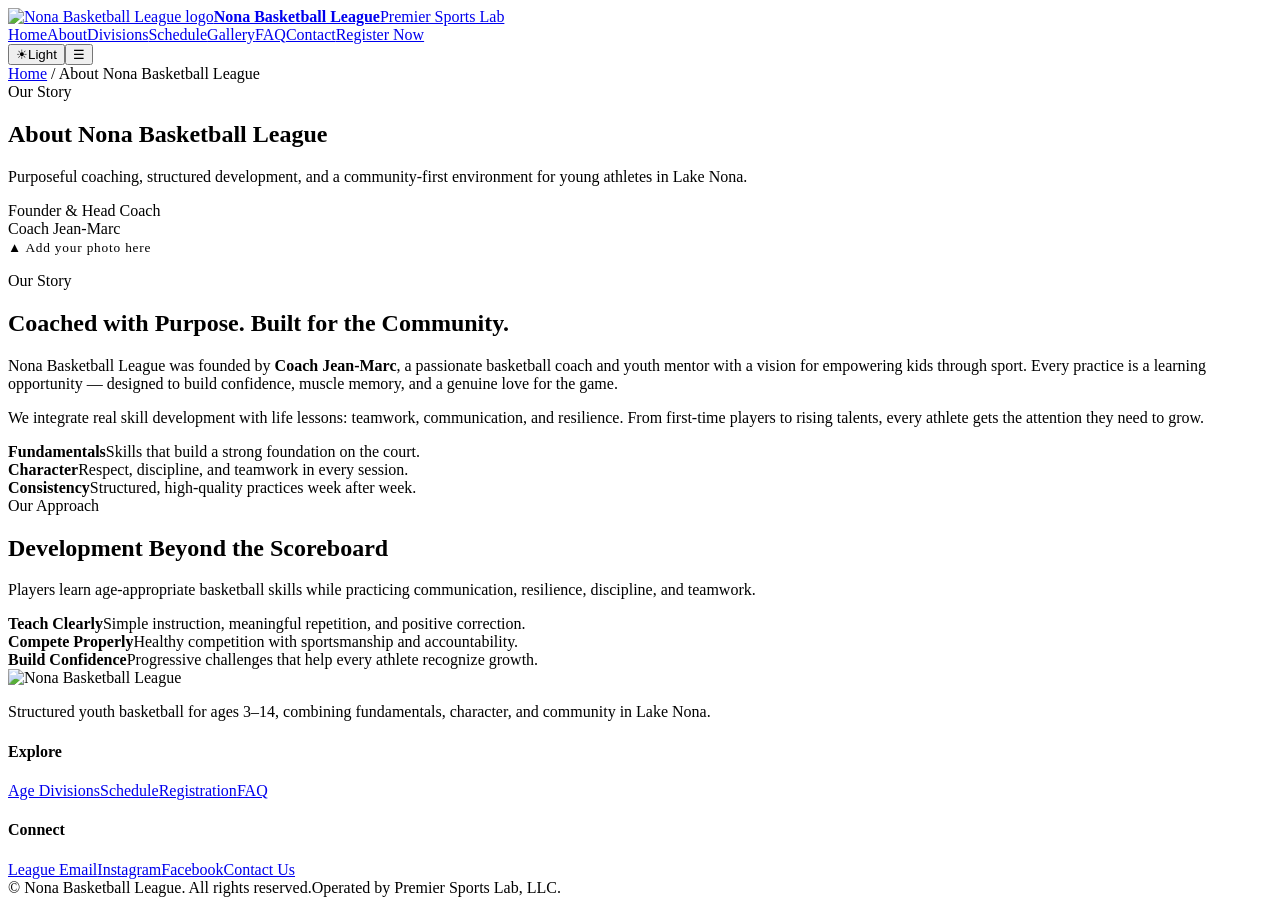
==== about.html @ 22190ec7 "Add files via upload" ====
<!doctype html><html lang="en"><head><meta charset="utf-8"><meta name="viewport" content="width=device-width,initial-scale=1"><title>About | Nona Basketball League</title><meta name="description" content="Learn about Nona Basketball League, Coach Jean-Marc, and the league development philosophy."><link rel="preconnect" href="https://fonts.googleapis.com"><link rel="preconnect" href="https://fonts.gstatic.com" crossorigin><link href="https://fonts.googleapis.com/css2?family=Anton&family=Barlow:wght@400;500;600;700&family=Barlow+Condensed:wght@600;700&display=swap" rel="stylesheet"><link rel="icon" href="assets/images/favicon.svg" type="image/svg+xml"><link rel="stylesheet" href="assets/css/styles.css"></head><body class="theme-dark"><header class="nav"><div class="wrap nav-inner"><a class="brand" href="index.html"><img class="logo-img" src="assets/images/image-1.png" alt="Nona Basketball League logo"><span class="brand-sub"><b>Nona Basketball League</b><span>Premier Sports Lab</span></span></a><nav class="links" id="menu" aria-label="Primary navigation"><a class="" href="index.html">Home</a><a class="active" href="about.html">About</a><a class="" href="divisions.html">Divisions</a><a class="" href="schedule.html">Schedule</a><a class="" href="gallery.html">Gallery</a><a class="" href="faq.html">FAQ</a><a class="" href="contact.html">Contact</a><a class="btn btn-primary nav-cta" data-href="registrationUrl" href="register.html">Register Now</a></nav><div class="nav-right"><button class="theme-toggle" id="themeToggle" type="button" aria-label="Toggle theme"><span id="themeIcon">☀</span><span id="themeLabel">Light</span></button><button class="burger" id="burger" type="button" aria-expanded="false" aria-controls="menu" aria-label="Open menu">☰</button></div></div></header><main><section class="page-hero"><div class="wrap"><div class="breadcrumb"><a href="index.html">Home</a> / About Nona Basketball League</div><div class="eyebrow">Our Story</div><h1>About Nona Basketball League</h1><p>Purposeful coaching, structured development, and a community-first environment for young athletes in Lake Nona.</p></div></section><section id="about">
<div class="wrap about-grid">
<div class="coach-photo">
<span class="badge">Founder &amp; Head Coach</span>
<div class="ph">Coach Jean-Marc<br/><small style="letter-spacing:.06em">▲ Add your photo here</small></div>
</div>
<div class="about-copy">
<p class="eyebrow">Our Story</p>
<h2>Coached with Purpose. Built for the Community.</h2>
<p>Nona Basketball League was founded by <b>Coach Jean-Marc</b>, a passionate basketball coach and youth mentor with a vision for empowering kids through sport. Every practice is a learning opportunity — designed to build confidence, muscle memory, and a genuine love for the game.</p>
<p style="margin-top:14px">We integrate real skill development with life lessons: teamwork, communication, and resilience. From first-time players to rising talents, every athlete gets the attention they need to grow.</p>
<div class="values">
<div class="value o"><b>Fundamentals</b><span>Skills that build a strong foundation on the court.</span></div>
<div class="value g"><b>Character</b><span>Respect, discipline, and teamwork in every session.</span></div>
<div class="value d"><b>Consistency</b><span>Structured, high-quality practices week after week.</span></div>
</div>
</div>
</div>
</section><section class="soft"><div class="wrap"><div class="section-head"><div class="eyebrow">Our Approach</div><h2>Development Beyond the Scoreboard</h2><p>Players learn age-appropriate basketball skills while practicing communication, resilience, discipline, and teamwork.</p></div><div class="values"><div class="value o"><b>Teach Clearly</b><span>Simple instruction, meaningful repetition, and positive correction.</span></div><div class="value g"><b>Compete Properly</b><span>Healthy competition with sportsmanship and accountability.</span></div><div class="value d"><b>Build Confidence</b><span>Progressive challenges that help every athlete recognize growth.</span></div></div></div></section></main><footer><div class="wrap"><div class="foot-grid"><div class="foot-brand"><img src="assets/images/image-1.png" alt="Nona Basketball League" style="height:52px;width:auto"><p>Structured youth basketball for ages 3–14, combining fundamentals, character, and community in Lake Nona.</p></div><div><h4>Explore</h4><a href="divisions.html">Age Divisions</a><a href="schedule.html">Schedule</a><a href="register.html">Registration</a><a href="faq.html">FAQ</a></div><div><h4>Connect</h4><a data-href="email" href="contact.html"><span data-config="email">League Email</span></a><a data-href="instagramUrl" href="#">Instagram</a><a data-href="facebookUrl" href="#">Facebook</a><a href="contact.html">Contact Us</a></div></div><div class="foot-bottom"><span>© <span data-year></span> Nona Basketball League. All rights reserved.</span><span>Operated by <span data-config="legalName">Premier Sports Lab, LLC</span>.</span></div></div></footer><script src="assets/js/config.js"></script><script src="assets/js/site.js"></script></body></html>
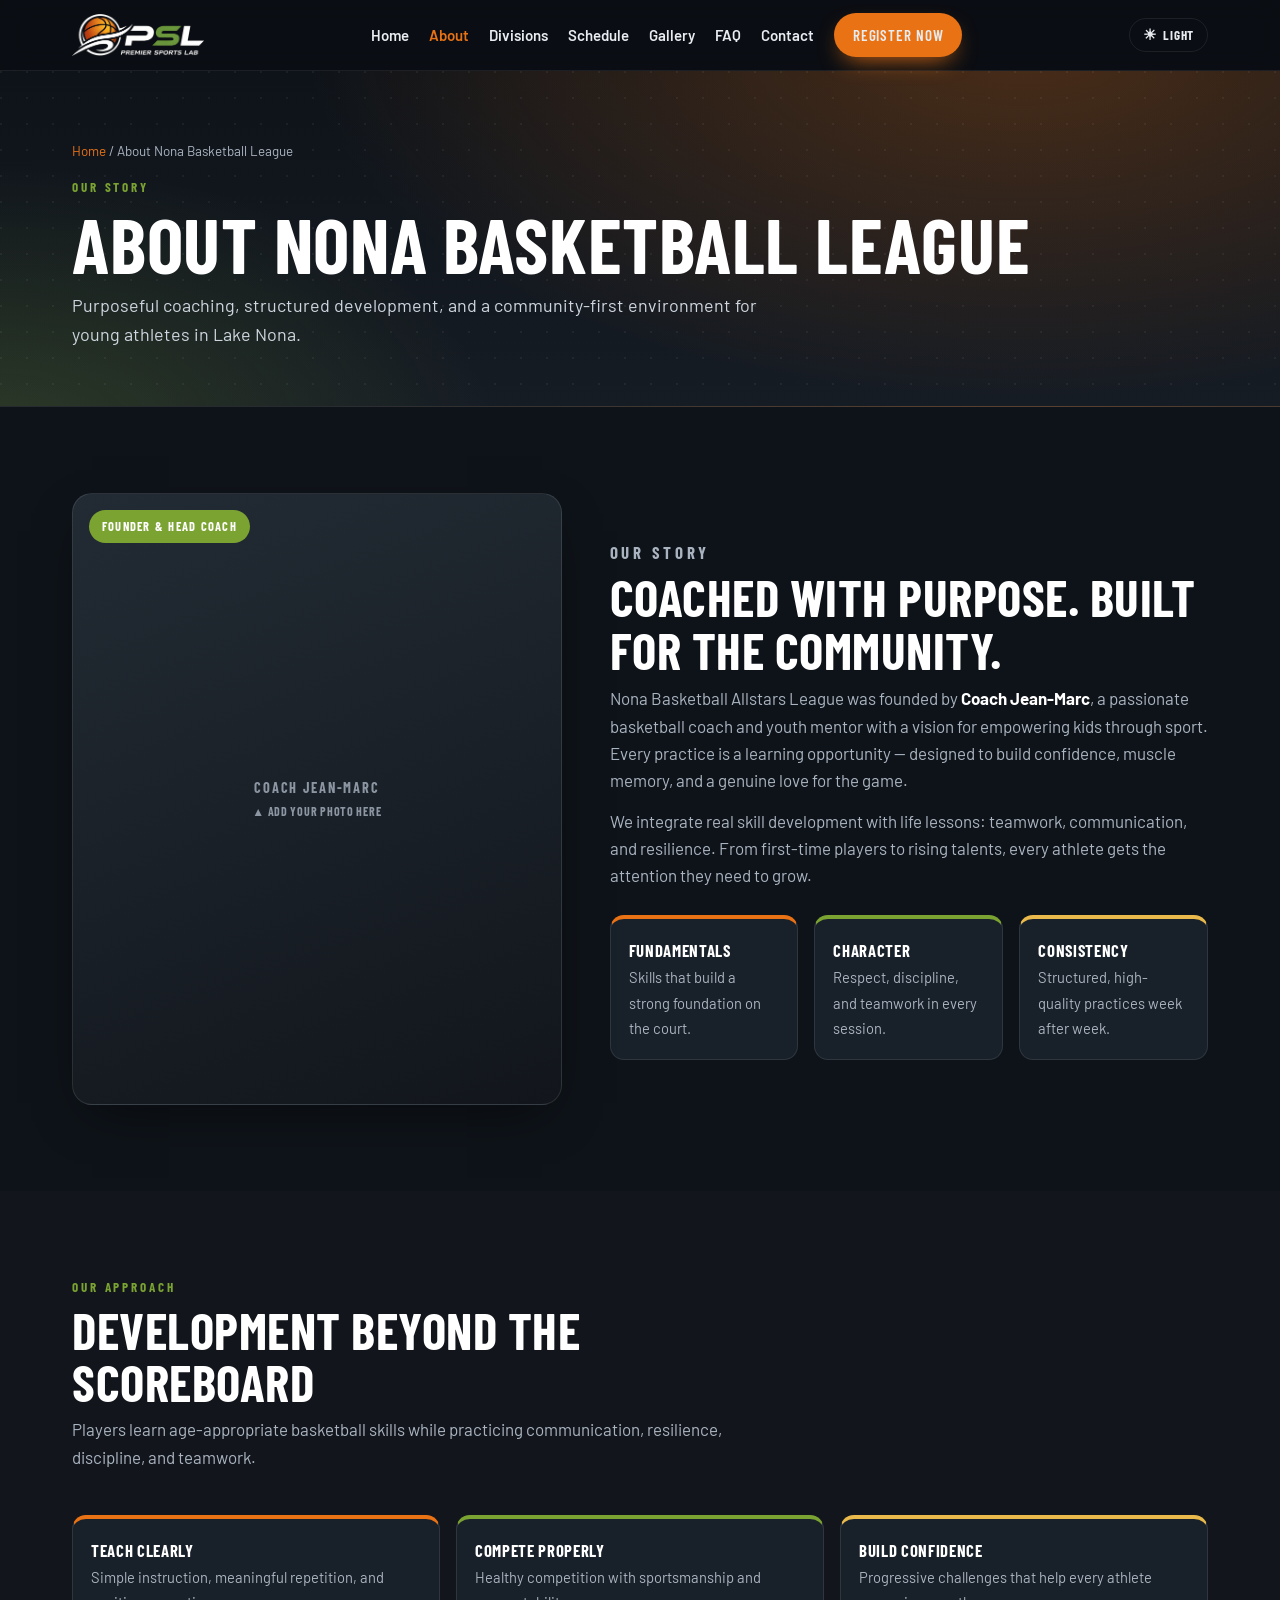
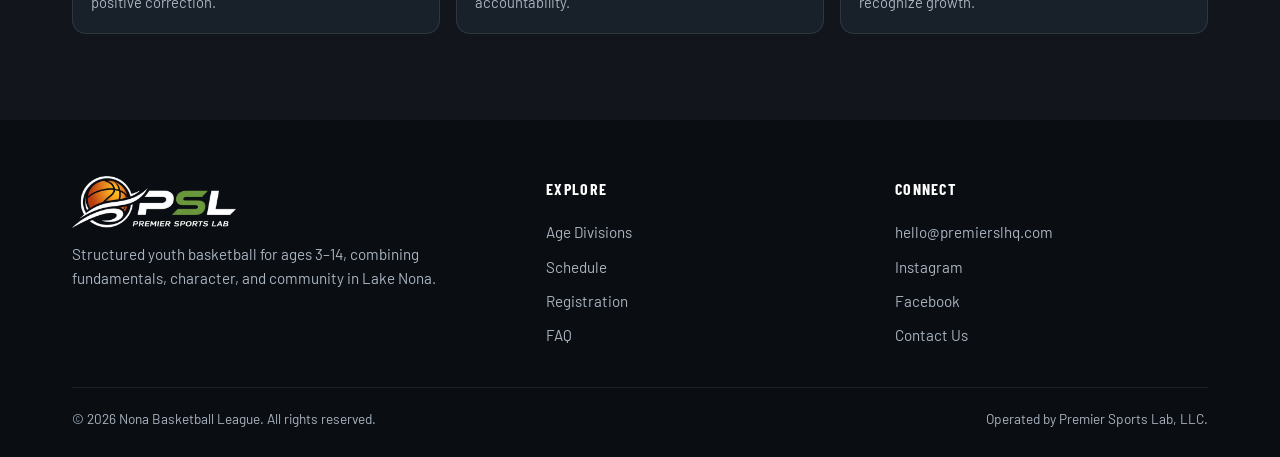
==== commit 2254e7cf: "ADDED FROM PREVIEW" ====
--- a/about.html
+++ b/about.html
@@ -1,19 +1,210 @@
-<!doctype html><html lang="en"><head><meta charset="utf-8"><meta name="viewport" content="width=device-width,initial-scale=1"><title>About | Nona Basketball League</title><meta name="description" content="Learn about Nona Basketball League, Coach Jean-Marc, and the league development philosophy."><link rel="preconnect" href="https://fonts.googleapis.com"><link rel="preconnect" href="https://fonts.gstatic.com" crossorigin><link href="https://fonts.googleapis.com/css2?family=Anton&family=Barlow:wght@400;500;600;700&family=Barlow+Condensed:wght@600;700&display=swap" rel="stylesheet"><link rel="icon" href="assets/images/favicon.svg" type="image/svg+xml"><link rel="stylesheet" href="assets/css/styles.css"></head><body class="theme-dark"><header class="nav"><div class="wrap nav-inner"><a class="brand" href="index.html"><img class="logo-img" src="assets/images/image-1.png" alt="Nona Basketball League logo"><span class="brand-sub"><b>Nona Basketball League</b><span>Premier Sports Lab</span></span></a><nav class="links" id="menu" aria-label="Primary navigation"><a class="" href="index.html">Home</a><a class="active" href="about.html">About</a><a class="" href="divisions.html">Divisions</a><a class="" href="schedule.html">Schedule</a><a class="" href="gallery.html">Gallery</a><a class="" href="faq.html">FAQ</a><a class="" href="contact.html">Contact</a><a class="btn btn-primary nav-cta" data-href="registrationUrl" href="register.html">Register Now</a></nav><div class="nav-right"><button class="theme-toggle" id="themeToggle" type="button" aria-label="Toggle theme"><span id="themeIcon">☀</span><span id="themeLabel">Light</span></button><button class="burger" id="burger" type="button" aria-expanded="false" aria-controls="menu" aria-label="Open menu">☰</button></div></div></header><main><section class="page-hero"><div class="wrap"><div class="breadcrumb"><a href="index.html">Home</a> / About Nona Basketball League</div><div class="eyebrow">Our Story</div><h1>About Nona Basketball League</h1><p>Purposeful coaching, structured development, and a community-first environment for young athletes in Lake Nona.</p></div></section><section id="about">
-<div class="wrap about-grid">
-<div class="coach-photo">
-<span class="badge">Founder &amp; Head Coach</span>
-<div class="ph">Coach Jean-Marc<br/><small style="letter-spacing:.06em">▲ Add your photo here</small></div>
-</div>
-<div class="about-copy">
-<p class="eyebrow">Our Story</p>
-<h2>Coached with Purpose. Built for the Community.</h2>
-<p>Nona Basketball League was founded by <b>Coach Jean-Marc</b>, a passionate basketball coach and youth mentor with a vision for empowering kids through sport. Every practice is a learning opportunity — designed to build confidence, muscle memory, and a genuine love for the game.</p>
-<p style="margin-top:14px">We integrate real skill development with life lessons: teamwork, communication, and resilience. From first-time players to rising talents, every athlete gets the attention they need to grow.</p>
-<div class="values">
-<div class="value o"><b>Fundamentals</b><span>Skills that build a strong foundation on the court.</span></div>
-<div class="value g"><b>Character</b><span>Respect, discipline, and teamwork in every session.</span></div>
-<div class="value d"><b>Consistency</b><span>Structured, high-quality practices week after week.</span></div>
-</div>
-</div>
-</div>
-</section><section class="soft"><div class="wrap"><div class="section-head"><div class="eyebrow">Our Approach</div><h2>Development Beyond the Scoreboard</h2><p>Players learn age-appropriate basketball skills while practicing communication, resilience, discipline, and teamwork.</p></div><div class="values"><div class="value o"><b>Teach Clearly</b><span>Simple instruction, meaningful repetition, and positive correction.</span></div><div class="value g"><b>Compete Properly</b><span>Healthy competition with sportsmanship and accountability.</span></div><div class="value d"><b>Build Confidence</b><span>Progressive challenges that help every athlete recognize growth.</span></div></div></div></section></main><footer><div class="wrap"><div class="foot-grid"><div class="foot-brand"><img src="assets/images/image-1.png" alt="Nona Basketball League" style="height:52px;width:auto"><p>Structured youth basketball for ages 3–14, combining fundamentals, character, and community in Lake Nona.</p></div><div><h4>Explore</h4><a href="divisions.html">Age Divisions</a><a href="schedule.html">Schedule</a><a href="register.html">Registration</a><a href="faq.html">FAQ</a></div><div><h4>Connect</h4><a data-href="email" href="contact.html"><span data-config="email">League Email</span></a><a data-href="instagramUrl" href="#">Instagram</a><a data-href="facebookUrl" href="#">Facebook</a><a href="contact.html">Contact Us</a></div></div><div class="foot-bottom"><span>© <span data-year></span> Nona Basketball League. All rights reserved.</span><span>Operated by <span data-config="legalName">Premier Sports Lab, LLC</span>.</span></div></div></footer><script src="assets/js/config.js"></script><script src="assets/js/site.js"></script></body></html>+<!DOCTYPE html>
+<html lang="en">
+  <head>
+    <meta charset="utf-8" />
+    <meta name="viewport" content="width=device-width,initial-scale=1" />
+    <title>About | Nona Basketball League</title>
+    <meta
+      name="description"
+      content="Learn about Nona Basketball League, Coach Jean-Marc, and the league development philosophy."
+    />
+    <link rel="preconnect" href="https://fonts.googleapis.com" />
+    <link rel="preconnect" href="https://fonts.gstatic.com" crossorigin />
+    <link
+      href="https://fonts.googleapis.com/css2?family=Anton&family=Barlow:wght@400;500;600;700&family=Barlow+Condensed:wght@600;700&display=swap"
+      rel="stylesheet"
+    />
+    <link rel="icon" href="assets/images/favicon.svg" type="image/svg+xml" />
+    <link rel="stylesheet" href="assets/css/styles.css" />
+  </head>
+  <body class="theme-dark">
+    <header class="nav">
+      <div class="wrap nav-inner">
+        <a class="brand" href="index.html"
+          ><img
+            class="logo-img"
+            src="assets/images/image-1.png"
+            alt="Nona Basketball League logo"
+          /><span class="brand-sub"
+            ><b>Nona Basketball League</b><span>Premier Sports Lab</span></span
+          ></a
+        >
+        <nav class="links" id="menu" aria-label="Primary navigation">
+          <a class="" href="index.html">Home</a
+          ><a class="active" href="about.html">About</a
+          ><a class="" href="divisions.html">Divisions</a
+          ><a class="" href="schedule.html">Schedule</a
+          ><a class="" href="gallery.html">Gallery</a
+          ><a class="" href="faq.html">FAQ</a
+          ><a class="" href="contact.html">Contact</a
+          ><a
+            class="btn btn-primary nav-cta"
+            data-href="registrationUrl"
+            href="register.html"
+            >Register Now</a
+          >
+        </nav>
+        <div class="nav-right">
+          <button
+            class="theme-toggle"
+            id="themeToggle"
+            type="button"
+            aria-label="Toggle theme"
+          >
+            <span id="themeIcon">☀</span
+            ><span id="themeLabel">Light</span></button
+          ><button
+            class="burger"
+            id="burger"
+            type="button"
+            aria-expanded="false"
+            aria-controls="menu"
+            aria-label="Open menu"
+          >
+            ☰
+          </button>
+        </div>
+      </div>
+    </header>
+    <main>
+      <section class="page-hero">
+        <div class="wrap">
+          <div class="breadcrumb">
+            <a href="index.html">Home</a> / About Nona Basketball League
+          </div>
+          <div class="eyebrow">Our Story</div>
+          <h1>About Nona Basketball League</h1>
+          <p>
+            Purposeful coaching, structured development, and a community-first
+            environment for young athletes in Lake Nona.
+          </p>
+        </div>
+      </section>
+      <section id="about">
+        <div class="wrap about-grid">
+          <div class="coach-photo">
+            <span class="badge">Founder &amp; Head Coach</span>
+            <div class="ph">
+              Coach Jean-Marc<br /><small style="letter-spacing: 0.06em"
+                >▲ Add your photo here</small
+              >
+            </div>
+          </div>
+          <div class="about-copy">
+            <p class="eyebrow">Our Story</p>
+            <h2>Coached with Purpose. Built for the Community.</h2>
+            <p>
+              Nona Basketball Allstars League was founded by
+              <b>Coach Jean-Marc</b>, a passionate basketball coach and youth
+              mentor with a vision for empowering kids through sport. Every
+              practice is a learning opportunity — designed to build confidence,
+              muscle memory, and a genuine love for the game.
+            </p>
+            <p style="margin-top: 14px">
+              We integrate real skill development with life lessons: teamwork,
+              communication, and resilience. From first-time players to rising
+              talents, every athlete gets the attention they need to grow.
+            </p>
+            <div class="values">
+              <div class="value o">
+                <b>Fundamentals</b
+                ><span
+                  >Skills that build a strong foundation on the court.</span
+                >
+              </div>
+              <div class="value g">
+                <b>Character</b
+                ><span
+                  >Respect, discipline, and teamwork in every session.</span
+                >
+              </div>
+              <div class="value d">
+                <b>Consistency</b
+                ><span
+                  >Structured, high-quality practices week after week.</span
+                >
+              </div>
+            </div>
+          </div>
+        </div>
+      </section>
+      <section class="soft">
+        <div class="wrap">
+          <div class="section-head">
+            <div class="eyebrow">Our Approach</div>
+            <h2>Development Beyond the Scoreboard</h2>
+            <p>
+              Players learn age-appropriate basketball skills while practicing
+              communication, resilience, discipline, and teamwork.
+            </p>
+          </div>
+          <div class="values">
+            <div class="value o">
+              <b>Teach Clearly</b
+              ><span
+                >Simple instruction, meaningful repetition, and positive
+                correction.</span
+              >
+            </div>
+            <div class="value g">
+              <b>Compete Properly</b
+              ><span
+                >Healthy competition with sportsmanship and
+                accountability.</span
+              >
+            </div>
+            <div class="value d">
+              <b>Build Confidence</b
+              ><span
+                >Progressive challenges that help every athlete recognize
+                growth.</span
+              >
+            </div>
+          </div>
+        </div>
+      </section>
+    </main>
+    <footer>
+      <div class="wrap">
+        <div class="foot-grid">
+          <div class="foot-brand">
+            <img
+              src="assets/images/image-1.png"
+              alt="Nona Basketball League"
+              style="height: 52px; width: auto"
+            />
+            <p>
+              Structured youth basketball for ages 3–14, combining fundamentals,
+              character, and community in Lake Nona.
+            </p>
+          </div>
+          <div>
+            <h4>Explore</h4>
+            <a href="divisions.html">Age Divisions</a
+            ><a href="schedule.html">Schedule</a
+            ><a href="register.html">Registration</a><a href="faq.html">FAQ</a>
+          </div>
+          <div>
+            <h4>Connect</h4>
+            <a data-href="email" href="contact.html"
+              ><span data-config="email">League Email</span></a
+            ><a data-href="instagramUrl" href="#">Instagram</a
+            ><a data-href="facebookUrl" href="#">Facebook</a
+            ><a href="contact.html">Contact Us</a>
+          </div>
+        </div>
+        <div class="foot-bottom">
+          <span
+            >© <span data-year></span> Nona Basketball League. All rights
+            reserved.</span
+          ><span
+            >Operated by
+            <span data-config="legalName">Premier Sports Lab, LLC</span>.</span
+          >
+        </div>
+      </div>
+    </footer>
+    <script src="assets/js/config.js"></script>
+    <script src="assets/js/site.js"></script>
+  </body>
+</html>
--- a/assets/css/styles.css
+++ b/assets/css/styles.css
@@ -0,0 +1,262 @@
+
+  :root{
+    --orange:#E97215;
+    --orange-dark:#C75F0E;
+    --green:#7BA332;
+    --green-dark:#5E7D22;
+    --gold:#E9B94B;
+    --accent-text:#7BA332;
+    --radius:16px;
+    --maxw:1180px;
+  }
+  /* ================= DARK THEME ================= */
+  body.theme-dark{
+    --bg:#0E1319; --surface:#182029; --surface-2:#12161C; --band:#0A0E13; --band-ink:#FFFFFF;
+    --ink:#FFFFFF; --muted:#AAB4C0; --line:rgba(255,255,255,.10);
+    --nav-bg:rgba(10,14,19,.92); --nav-ink:#E9EDF2; --nav-border:rgba(255,255,255,.08);
+    --hero-bg:radial-gradient(1200px 600px at 80% -10%,rgba(233,114,21,.28),transparent 60%),radial-gradient(900px 500px at 0% 110%,rgba(123,163,50,.22),transparent 55%),linear-gradient(180deg,#0E1319,#161C24);
+    --hero-ink:#FFFFFF; --hero-lead:#cfd6df; --hero-dot:rgba(255,255,255,.05);
+    --ghost-ink:#FFFFFF; --ghost-border:rgba(255,255,255,.5);
+    --card:#182029; --input-bg:#0E1319; --ph-bg:linear-gradient(160deg,#222b34,#12161C); --ph-ink:#8c96a3;
+    --cell-bg:linear-gradient(160deg,#222b34,#12161C); --cell-ink:#8c98a6; --cell-sub:#5c6675;
+    --season-bg:#0A0E13; --brand-sub-b:#FFFFFF; --brand-div:rgba(255,255,255,.18);
+    --shadow:0 18px 50px -20px rgba(0,0,0,.6);
+  }
+  /* ================= LIGHT THEME ================= */
+  body.theme-light{
+    --bg:#FFFFFF; --surface:#FFFFFF; --surface-2:#F5F6F8; --band:#F1F3F6; --band-ink:#12161C;
+    --ink:#12161C; --muted:#5A6472; --line:#E7E9EE;
+    --nav-bg:rgba(255,255,255,.92); --nav-ink:#2A3340; --nav-border:#E7E9EE;
+    --hero-bg:radial-gradient(1100px 560px at 82% -12%,rgba(233,114,21,.16),transparent 60%),radial-gradient(900px 520px at -5% 110%,rgba(123,163,50,.18),transparent 55%),linear-gradient(180deg,#FFFFFF,#F3F5F7);
+    --hero-ink:#12161C; --hero-lead:#4B5561; --hero-dot:rgba(18,22,28,.045);
+    --ghost-ink:#12161C; --ghost-border:rgba(18,22,28,.28);
+    --card:#FFFFFF; --input-bg:#F5F6F8; --ph-bg:linear-gradient(160deg,#EEF1F4,#E1E6EC); --ph-ink:#9aa4b1;
+    --cell-bg:linear-gradient(160deg,#EDEFF3,#E2E6EC); --cell-ink:#7c8896; --cell-sub:#aab2bd;
+    --season-bg:#12161C; --brand-sub-b:#12161C; --brand-div:rgba(18,22,28,.16);
+    --shadow:0 18px 50px -24px rgba(18,22,28,.28);
+  }
+  body.theme-light .season-card{color:#fff}
+  body.theme-light .season-card li span:first-child{color:#aab4c0}
+
+  *{box-sizing:border-box;margin:0;padding:0}
+  html{scroll-behavior:smooth}
+  body{font-family:'Barlow',system-ui,-apple-system,Segoe UI,Roboto,sans-serif;color:var(--ink);background:var(--bg);line-height:1.6;-webkit-font-smoothing:antialiased}
+  h1,h2,h3,.display{font-family:'Barlow Condensed','Barlow',sans-serif;letter-spacing:.01em;line-height:1.02;text-transform:uppercase}
+  a{color:inherit;text-decoration:none}
+  img{max-width:100%;display:block}
+  .wrap{max-width:var(--maxw);margin:0 auto;padding:0 22px}
+  .eyebrow{font-family:'Barlow Condensed',sans-serif;text-transform:uppercase;letter-spacing:.22em;font-weight:700;font-size:.82rem;color:var(--accent-text)}
+  .btn{display:inline-flex;align-items:center;gap:.5rem;font-family:'Barlow Condensed',sans-serif;text-transform:uppercase;letter-spacing:.06em;font-weight:700;font-size:1.02rem;padding:.85rem 1.5rem;border-radius:999px;transition:.2s transform,.2s box-shadow,.2s background;cursor:pointer;border:none}
+  .btn-primary{background:var(--orange);color:#fff;box-shadow:0 10px 24px -10px var(--orange)}
+  .btn-primary:hover{transform:translateY(-2px);background:var(--orange-dark)}
+  .btn-ghost{background:transparent;color:var(--ghost-ink);border:2px solid var(--ghost-border)}
+  .btn-ghost:hover{border-color:var(--orange);color:var(--orange)}
+  .btn-green{background:var(--green);color:#fff;box-shadow:0 10px 24px -10px var(--green)}
+  .btn-green:hover{transform:translateY(-2px);background:var(--green-dark)}
+
+  /* NAV */
+  header.nav{position:sticky;top:0;z-index:50;background:var(--nav-bg);backdrop-filter:blur(10px);border-bottom:1px solid var(--nav-border)}
+  .nav-inner{display:flex;align-items:center;justify-content:space-between;height:70px}
+  .brand{display:flex;align-items:center;gap:.8rem;color:var(--nav-ink)}
+  .brand .logo-img{height:42px;width:auto;display:block}
+  .brand-sub{display:flex;flex-direction:column;padding-left:.85rem;border-left:1px solid var(--brand-div);line-height:1.05}
+  .brand-sub b{font-family:'Barlow Condensed',sans-serif;text-transform:uppercase;font-weight:700;font-size:1.02rem;letter-spacing:.03em;color:var(--brand-sub-b);white-space:nowrap}
+  .brand-sub span{font-size:.6rem;letter-spacing:.26em;color:var(--accent-text);font-weight:700;text-transform:uppercase}
+  nav.links{display:flex;align-items:center;gap:1.25rem}
+  nav.links a{color:var(--nav-ink);font-weight:600;font-size:.94rem;transition:.15s color}
+  nav.links a:hover{color:var(--orange)}
+  .nav-cta{padding:.6rem 1.15rem;font-size:.92rem;color:#fff;white-space:nowrap}
+  @media(max-width:1300px){.brand-sub{display:none}}
+  .burger{display:none;background:none;border:none;color:var(--nav-ink);font-size:1.6rem;cursor:pointer}
+  @media(max-width:860px){
+    nav.links{position:fixed;inset:70px 0 auto 0;background:var(--bg);flex-direction:column;gap:0;padding:.5rem 0;transform:translateY(-130%);transition:.28s;border-bottom:1px solid var(--line)}
+    nav.links.open{transform:translateY(0)}
+    nav.links a{width:100%;padding:.9rem 22px;border-top:1px solid var(--line)}
+    .nav-cta{margin:.6rem 22px 1rem}
+    .burger{display:block}
+  }
+  @media(max-width:520px){.brand-sub{display:none}.brand .logo-img{height:38px}}
+
+  /* HERO */
+  .hero{position:relative;background:var(--hero-bg);color:var(--hero-ink);overflow:hidden}
+  .hero::after{content:"";position:absolute;inset:0;background-image:radial-gradient(circle at 1px 1px,var(--hero-dot) 1px,transparent 0);background-size:26px 26px;opacity:.7;pointer-events:none}
+  .hero-inner{position:relative;z-index:2;display:grid;grid-template-columns:1.15fr .85fr;gap:40px;align-items:center;padding:74px 0 84px}
+  .hero h1{font-size:clamp(2.9rem,6.4vw,5.2rem);margin:.6rem 0 .2rem}
+  .hero h1 .o{color:var(--accent-text)}
+  .hero h1 .g{color:var(--green)}
+  .hero p.lead{font-size:1.14rem;color:var(--hero-lead);max-width:34rem;margin:.4rem 0 1.6rem}
+  .hero-cta{display:flex;gap:.8rem;flex-wrap:wrap}
+  .hero-stats{display:flex;gap:2rem;margin-top:2.2rem;flex-wrap:wrap}
+  .hero-stats .s b{font-family:'Anton',sans-serif;font-size:2rem;color:var(--hero-ink);display:block;line-height:1}
+  .hero-stats .s span{font-size:.78rem;letter-spacing:.16em;text-transform:uppercase;color:var(--muted)}
+  .hero-card{position:relative;border-radius:22px;overflow:hidden;box-shadow:var(--shadow);border:1px solid var(--line);aspect-ratio:4/5;background:var(--ph-bg)}
+  .hero-card .court{position:absolute;inset:0;background:radial-gradient(closest-side,transparent 60%,rgba(233,114,21,.14)),conic-gradient(from 0deg at 50% 50%,transparent 0 88deg,rgba(123,163,50,.06) 90deg 92deg,transparent 94deg)}
+  .hero-logo{position:absolute;top:50%;left:50%;transform:translate(-50%,-58%);width:78%;z-index:2;filter:drop-shadow(0 14px 30px rgba(0,0,0,.35))}
+  .hero-card .tag{position:absolute;left:18px;bottom:16px;right:18px;z-index:2}
+  .hero-card .tag .k{font-family:'Barlow Condensed',sans-serif;text-transform:uppercase;letter-spacing:.14em;color:var(--accent-text);font-weight:700;font-size:.78rem}
+  .hero-card .tag h3{font-size:1.5rem;color:var(--ink)}
+  @media(max-width:860px){.hero-inner{grid-template-columns:1fr;padding:48px 0 56px}.hero-card{max-width:340px;margin:6px auto 0}}
+
+  /* MARQUEE */
+  .strip{background:var(--orange);color:#fff;overflow:hidden;white-space:nowrap;border-top:3px solid var(--green)}
+  .strip .track{display:inline-block;padding:12px 0;animation:scroll 22s linear infinite;font-family:'Barlow Condensed',sans-serif;text-transform:uppercase;letter-spacing:.12em;font-weight:700}
+  .strip .track span{margin:0 26px}
+  .strip .dot{color:#1a1205}
+  @keyframes scroll{from{transform:translateX(0)}to{transform:translateX(-50%)}}
+
+  /* SECTIONS */
+  section{padding:86px 0}
+  .section-head{max-width:660px;margin-bottom:44px}
+  .section-head.center{margin:0 auto 48px;text-align:center}
+  .section-head h2{font-size:clamp(2rem,4.6vw,3.2rem);margin:.35rem 0 .5rem}
+  .section-head p{color:var(--muted);font-size:1.06rem}
+  .soft{background:var(--surface-2)}
+  .band{background:var(--band);color:var(--band-ink)}
+  .band .section-head h2{color:var(--band-ink)}
+  .band .section-head p{color:var(--muted)}
+
+  /* ABOUT */
+  .about-grid{display:grid;grid-template-columns:.9fr 1.1fr;gap:48px;align-items:center}
+  .coach-photo{position:relative;border-radius:20px;aspect-ratio:4/5;border:1px solid var(--line);box-shadow:var(--shadow);background:var(--ph-bg);display:flex;align-items:center;justify-content:center;color:var(--ph-ink);text-align:center;overflow:hidden}
+  .coach-photo .ph{font-family:'Barlow Condensed',sans-serif;text-transform:uppercase;letter-spacing:.12em;font-weight:700;font-size:.9rem}
+  .coach-photo .badge{position:absolute;left:16px;top:16px;background:var(--green);color:#fff;padding:.4rem .8rem;border-radius:999px;font-family:'Barlow Condensed',sans-serif;text-transform:uppercase;letter-spacing:.1em;font-weight:700;font-size:.78rem}
+  .about-copy h2{font-size:clamp(2rem,4.6vw,3.2rem);margin:.35rem 0 .6rem}
+  .about-copy p{color:var(--muted);font-size:1.06rem}
+  .about-copy p b{color:var(--ink)}
+  .values{display:grid;grid-template-columns:repeat(3,1fr);gap:16px;margin-top:26px}
+  .value{background:var(--card);border:1px solid var(--line);border-radius:14px;padding:18px}
+  .value b{font-family:'Barlow Condensed',sans-serif;text-transform:uppercase;font-size:1.05rem;letter-spacing:.04em;display:block;color:var(--ink)}
+  .value.o{border-top:4px solid var(--orange)}
+  .value.g{border-top:4px solid var(--green)}
+  .value.d{border-top:4px solid var(--gold)}
+  .value span{font-size:.92rem;color:var(--muted)}
+  @media(max-width:860px){.about-grid{grid-template-columns:1fr;gap:26px}.values{grid-template-columns:1fr}}
+
+  /* DIVISIONS (dark cards in both themes) */
+  .div-grid{display:grid;grid-template-columns:repeat(4,1fr);gap:20px}
+  .div-card{position:relative;border-radius:18px;overflow:hidden;color:#fff;min-height:300px;display:flex;flex-direction:column;justify-content:flex-end;padding:22px;box-shadow:var(--shadow);isolation:isolate;transition:.25s transform}
+  .div-card:hover{transform:translateY(-6px)}
+  .div-card::before{content:"";position:absolute;inset:0;z-index:-2;background:linear-gradient(160deg,#222b34,#0E1319)}
+  .div-card::after{content:"";position:absolute;inset:0;z-index:-1;background:linear-gradient(180deg,transparent 30%,rgba(10,14,19,.92))}
+  .div-card .num{position:absolute;top:14px;right:18px;font-family:'Anton',sans-serif;font-size:3.4rem;opacity:.16}
+  .div-card .age{display:inline-block;align-self:flex-start;background:var(--orange);padding:.28rem .7rem;border-radius:999px;font-family:'Barlow Condensed',sans-serif;text-transform:uppercase;letter-spacing:.08em;font-weight:700;font-size:.8rem;margin-bottom:.6rem;color:#fff}
+  .div-card:nth-child(2) .age{background:var(--green)}
+  .div-card:nth-child(3) .age{background:var(--gold);color:#1a1205}
+  .div-card:nth-child(4) .age{background:#fff;color:#12161C}
+  .div-card h3{font-size:1.7rem;margin-bottom:.2rem}
+  .div-card p{font-size:.92rem;color:#c7ceD7}
+  @media(max-width:960px){.div-grid{grid-template-columns:repeat(2,1fr)}}
+  @media(max-width:520px){.div-grid{grid-template-columns:1fr}}
+
+  /* SCHEDULE */
+  .sched-wrap{display:grid;grid-template-columns:1.2fr .8fr;gap:40px;align-items:start}
+  table.sched{width:100%;border-collapse:collapse;background:var(--card);border-radius:14px;overflow:hidden;box-shadow:var(--shadow)}
+  table.sched th{background:#0E1319;color:#fff;font-family:'Barlow Condensed',sans-serif;text-transform:uppercase;letter-spacing:.06em;text-align:left;padding:14px 16px;font-size:.9rem}
+  table.sched td{padding:14px 16px;border-top:1px solid var(--line);font-size:.96rem;color:var(--ink)}
+  table.sched tr:nth-child(even) td{background:var(--surface-2)}
+  table.sched .day{font-weight:700}
+  .pill{display:inline-block;font-size:.72rem;font-weight:700;letter-spacing:.06em;text-transform:uppercase;padding:.2rem .55rem;border-radius:999px;background:rgba(123,163,50,.18);color:var(--green-dark)}
+  body.theme-dark .pill{color:#b6d47a}
+  .season-card{background:var(--season-bg);color:#fff;border-radius:16px;padding:26px;box-shadow:var(--shadow);border:1px solid var(--line)}
+  .season-card h3{color:#9dc65a;font-size:1.5rem;margin-bottom:.4rem}
+  .season-card ul{list-style:none;margin-top:14px}
+  .season-card li{display:flex;justify-content:space-between;gap:12px;padding:11px 0;border-top:1px solid rgba(255,255,255,.12);font-size:.96rem}
+  .season-card li span:first-child{color:#aab4c0}
+  .note{font-size:.82rem;color:var(--muted);margin-top:14px}
+  @media(max-width:860px){.sched-wrap{grid-template-columns:1fr}}
+
+  /* PRICING */
+  .price-grid{display:grid;grid-template-columns:repeat(3,1fr);gap:22px;align-items:stretch}
+  .price{background:var(--card);border:1px solid var(--line);border-radius:18px;padding:30px 26px;display:flex;flex-direction:column;box-shadow:var(--shadow)}
+  .price h3{font-size:1.5rem;color:var(--ink)}
+  .price.feature{border:2px solid var(--orange);position:relative;transform:scale(1.02)}
+  .price.feature .rec{position:absolute;top:-13px;left:50%;transform:translateX(-50%);background:var(--orange);color:#fff;font-family:'Barlow Condensed',sans-serif;text-transform:uppercase;letter-spacing:.1em;font-weight:700;font-size:.76rem;padding:.3rem .9rem;border-radius:999px}
+  .price .amt{font-family:'Anton',sans-serif;font-size:2.9rem;margin:.4rem 0 .1rem;color:var(--ink)}
+  .price .amt small{font-family:'Barlow',sans-serif;font-size:1rem;color:var(--muted);font-weight:500}
+  .price ul{list-style:none;margin:16px 0 22px;flex:1}
+  .price li{padding:8px 0;border-top:1px solid var(--line);font-size:.95rem;color:var(--ink);display:flex;gap:.6rem}
+  .price li::before{content:"▸";color:var(--green);font-weight:700}
+  .price .btn{width:100%;justify-content:center}
+  @media(max-width:860px){.price-grid{grid-template-columns:1fr}.price.feature{transform:none}}
+
+  /* GALLERY */
+  .gallery{display:grid;grid-template-columns:repeat(4,1fr);grid-auto-rows:190px;gap:14px}
+  .gcell{border-radius:14px;overflow:hidden;position:relative;background:var(--cell-bg);display:flex;align-items:center;justify-content:center;border:1px solid var(--line)}
+  .gcell.tall{grid-row:span 2}
+  .gcell.wide{grid-column:span 2}
+  .gcell .ph{color:var(--cell-ink);font-family:'Barlow Condensed',sans-serif;text-transform:uppercase;letter-spacing:.14em;font-weight:700;font-size:.82rem;text-align:center;padding:12px;z-index:2}
+  .gcell .ph small{display:block;color:var(--cell-sub);font-size:.68rem;letter-spacing:.1em;margin-top:6px}
+  .gcell::after{content:"";position:absolute;inset:0;background:radial-gradient(circle at 30% 20%,rgba(233,114,21,.14),transparent 55%),radial-gradient(circle at 80% 90%,rgba(123,163,50,.14),transparent 55%)}
+  @media(max-width:860px){.gallery{grid-template-columns:repeat(2,1fr);grid-auto-rows:150px}.gcell.wide{grid-column:span 2}}
+
+  /* CONTACT */
+  .contact-grid{display:grid;grid-template-columns:1fr 1fr;gap:44px;align-items:start}
+  .info-list{list-style:none;margin:8px 0 24px}
+  .info-list li{display:flex;gap:14px;padding:14px 0;border-top:1px solid var(--line)}
+  .info-list .ic{width:40px;height:40px;flex:0 0 40px;border-radius:10px;background:rgba(233,114,21,.16);color:var(--orange);display:flex;align-items:center;justify-content:center;font-size:1.1rem}
+  .info-list b{display:block;font-family:'Barlow Condensed',sans-serif;text-transform:uppercase;letter-spacing:.06em;font-size:.95rem;color:var(--band-ink)}
+  .info-list span{color:var(--muted);font-size:.95rem}
+  .map{border-radius:16px;overflow:hidden;border:1px solid var(--line);box-shadow:var(--shadow);height:270px}
+  .map iframe{width:100%;height:100%;border:0}
+  form.reg{background:var(--card);color:var(--ink);border-radius:18px;padding:28px;box-shadow:var(--shadow);border:1px solid var(--line)}
+  form.reg h3{font-size:1.5rem;margin-bottom:.3rem;color:var(--ink)}
+  form.reg p.sub{color:var(--muted);font-size:.95rem;margin-bottom:18px}
+  .field{margin-bottom:14px}
+  .field label{display:block;font-family:'Barlow Condensed',sans-serif;text-transform:uppercase;letter-spacing:.06em;font-weight:700;font-size:.82rem;margin-bottom:6px;color:var(--ink)}
+  .field input,.field select,.field textarea{width:100%;padding:.75rem .85rem;border:1px solid var(--line);border-radius:10px;font-family:inherit;font-size:.98rem;background:var(--input-bg);color:var(--ink)}
+  .field input:focus,.field select:focus,.field textarea:focus{outline:none;border-color:var(--orange)}
+  .row2{display:grid;grid-template-columns:1fr 1fr;gap:14px}
+  @media(max-width:860px){.contact-grid{grid-template-columns:1fr;gap:30px}.row2{grid-template-columns:1fr}}
+
+  /* FAQ */
+  .faq{max-width:820px;margin:0 auto}
+  details{background:var(--card);border:1px solid var(--line);border-radius:12px;margin-bottom:12px;overflow:hidden}
+  details summary{cursor:pointer;list-style:none;padding:18px 22px;font-family:'Barlow Condensed',sans-serif;text-transform:uppercase;letter-spacing:.03em;font-weight:700;font-size:1.1rem;display:flex;justify-content:space-between;align-items:center;color:var(--ink)}
+  details summary::-webkit-details-marker{display:none}
+  details summary::after{content:"+";color:var(--orange);font-size:1.5rem;transition:.2s transform}
+  details[open] summary::after{transform:rotate(45deg)}
+  details .body{padding:0 22px 20px;color:var(--muted)}
+
+  /* CTA BAND */
+  .cta-band{background:linear-gradient(120deg,var(--orange),var(--orange-dark));color:#fff;text-align:center;border-radius:24px;padding:56px 26px;position:relative;overflow:hidden}
+  .cta-band::before{content:"";position:absolute;inset:0;background:radial-gradient(circle at 20% 20%,rgba(255,255,255,.18),transparent 40%),radial-gradient(circle at 85% 80%,rgba(123,163,50,.45),transparent 45%)}
+  .cta-band>*{position:relative;z-index:2}
+  .cta-band .eyebrow{color:#fff}
+  .cta-band h2{font-size:clamp(2rem,5vw,3.2rem);margin-bottom:.4rem}
+  .cta-band p{max-width:36rem;margin:0 auto 1.6rem;font-size:1.1rem;color:#ffe9dd}
+
+  /* FOOTER (dark in both themes) */
+  footer{background:#0A0E13;color:#aab4c0;padding:56px 0 28px}
+  .foot-grid{display:grid;grid-template-columns:1.4fr 1fr 1fr;gap:36px;margin-bottom:34px}
+  footer h4{color:#fff;font-family:'Barlow Condensed',sans-serif;text-transform:uppercase;letter-spacing:.08em;margin-bottom:14px;font-size:1rem}
+  footer a{display:block;padding:5px 0;font-size:.95rem}
+  footer a:hover{color:var(--orange)}
+  .foot-brand p{font-size:.95rem;max-width:24rem;margin-top:14px}
+  .foot-bottom{border-top:1px solid rgba(255,255,255,.08);padding-top:20px;display:flex;justify-content:space-between;flex-wrap:wrap;gap:10px;font-size:.85rem}
+  @media(max-width:860px){.foot-grid{grid-template-columns:1fr;gap:24px}}
+  .editnote{background:rgba(233,114,21,.10);border:1px dashed var(--orange);color:var(--orange-dark);font-size:.85rem;padding:10px 14px;border-radius:10px}
+  body.theme-dark .editnote{color:#f0a76a}
+
+  .nav-right{display:flex;align-items:center;gap:.85rem}
+  .theme-toggle{display:inline-flex;align-items:center;gap:.4rem;background:transparent;border:1px solid var(--nav-border);color:var(--nav-ink);font-family:'Barlow Condensed',sans-serif;text-transform:uppercase;letter-spacing:.06em;font-weight:700;font-size:.82rem;padding:.5rem .8rem;border-radius:999px;cursor:pointer;transition:.2s;white-space:nowrap}
+  .theme-toggle:hover{border-color:var(--orange);color:var(--orange)}
+  .theme-toggle span:first-child{font-size:.95rem;line-height:1}
+  @media(max-width:860px){nav.links{right:0;left:0}.theme-toggle{padding:.45rem .6rem}.theme-toggle #themeLabel{display:none}}
+
+
+/* Multi-page additions */
+body{min-height:100vh;display:flex;flex-direction:column} main{flex:1}
+.page-hero{background:var(--hero-bg);padding:70px 0 58px;border-bottom:1px solid var(--line);position:relative;overflow:hidden}
+.page-hero::after{content:"";position:absolute;inset:0;background-image:radial-gradient(circle at 1px 1px,var(--hero-dot) 1px,transparent 0);background-size:26px 26px;pointer-events:none}
+.page-hero .wrap{position:relative;z-index:1}.page-hero h1{font-size:clamp(2.7rem,6vw,4.8rem);margin:.4rem 0 .55rem}.page-hero p{max-width:720px;color:var(--hero-lead);font-size:1.12rem}
+.breadcrumb{font-size:.84rem;color:var(--muted);margin-bottom:14px}.breadcrumb a{color:var(--orange)}
+.content-grid{display:grid;grid-template-columns:minmax(0,1fr) 320px;gap:38px;align-items:start}.sidebar{position:sticky;top:92px}.side-card{background:var(--card);border:1px solid var(--line);border-radius:16px;padding:22px;box-shadow:var(--shadow);margin-bottom:18px}.side-card h3{font-size:1.3rem;margin-bottom:.6rem}.side-card p,.side-card li{color:var(--muted);font-size:.95rem}.side-card ul{list-style:none}.side-card li{padding:8px 0;border-top:1px solid var(--line)}
+.program-detail{display:grid;grid-template-columns:110px 1fr;gap:22px;background:var(--card);border:1px solid var(--line);border-radius:18px;padding:26px;margin-bottom:22px;box-shadow:var(--shadow)}.program-number{font-family:'Anton',sans-serif;font-size:3.2rem;color:var(--orange);line-height:1}.program-detail:nth-child(even) .program-number{color:var(--green)}.program-detail h2{font-size:2rem;margin-bottom:.35rem}.program-detail p{color:var(--muted)}.program-meta{display:flex;gap:8px;flex-wrap:wrap;margin:12px 0 16px}.meta-chip{border:1px solid var(--line);border-radius:999px;padding:.3rem .65rem;font-size:.78rem;font-weight:700;text-transform:uppercase;letter-spacing:.05em}
+.notice{background:rgba(233,114,21,.10);border:1px solid rgba(233,114,21,.35);border-radius:14px;padding:16px 18px;color:var(--ink);margin:20px 0}.notice strong{color:var(--orange)}
+.update-card{background:var(--surface-2);border:1px solid var(--line);border-radius:16px;padding:22px;margin-bottom:18px}.update-card code{display:block;background:var(--input-bg);border:1px solid var(--line);padding:12px;border-radius:10px;overflow:auto;margin-top:10px;font-size:.85rem}
+.contact-actions{display:flex;gap:10px;flex-wrap:wrap;margin-top:18px}.legal-copy h2{font-size:1.6rem;margin:30px 0 8px}.legal-copy p,.legal-copy li{color:var(--muted)}
+nav.links a.active{color:var(--orange)}
+.gallery img{width:100%;height:100%;object-fit:cover;position:relative;z-index:1}.gcell.has-image .ph{display:none}
+@media(max-width:900px){.content-grid{grid-template-columns:1fr}.sidebar{position:static}.program-detail{grid-template-columns:1fr}.program-number{font-size:2.4rem}}
+@media(max-width:520px){section{padding:64px 0}.page-hero{padding:48px 0 42px}.nav-right .nav-cta{display:none}}
+@media(prefers-reduced-motion:reduce){html{scroll-behavior:auto}.strip .track{animation:none}.btn,.div-card,nav.links{transition:none}}
